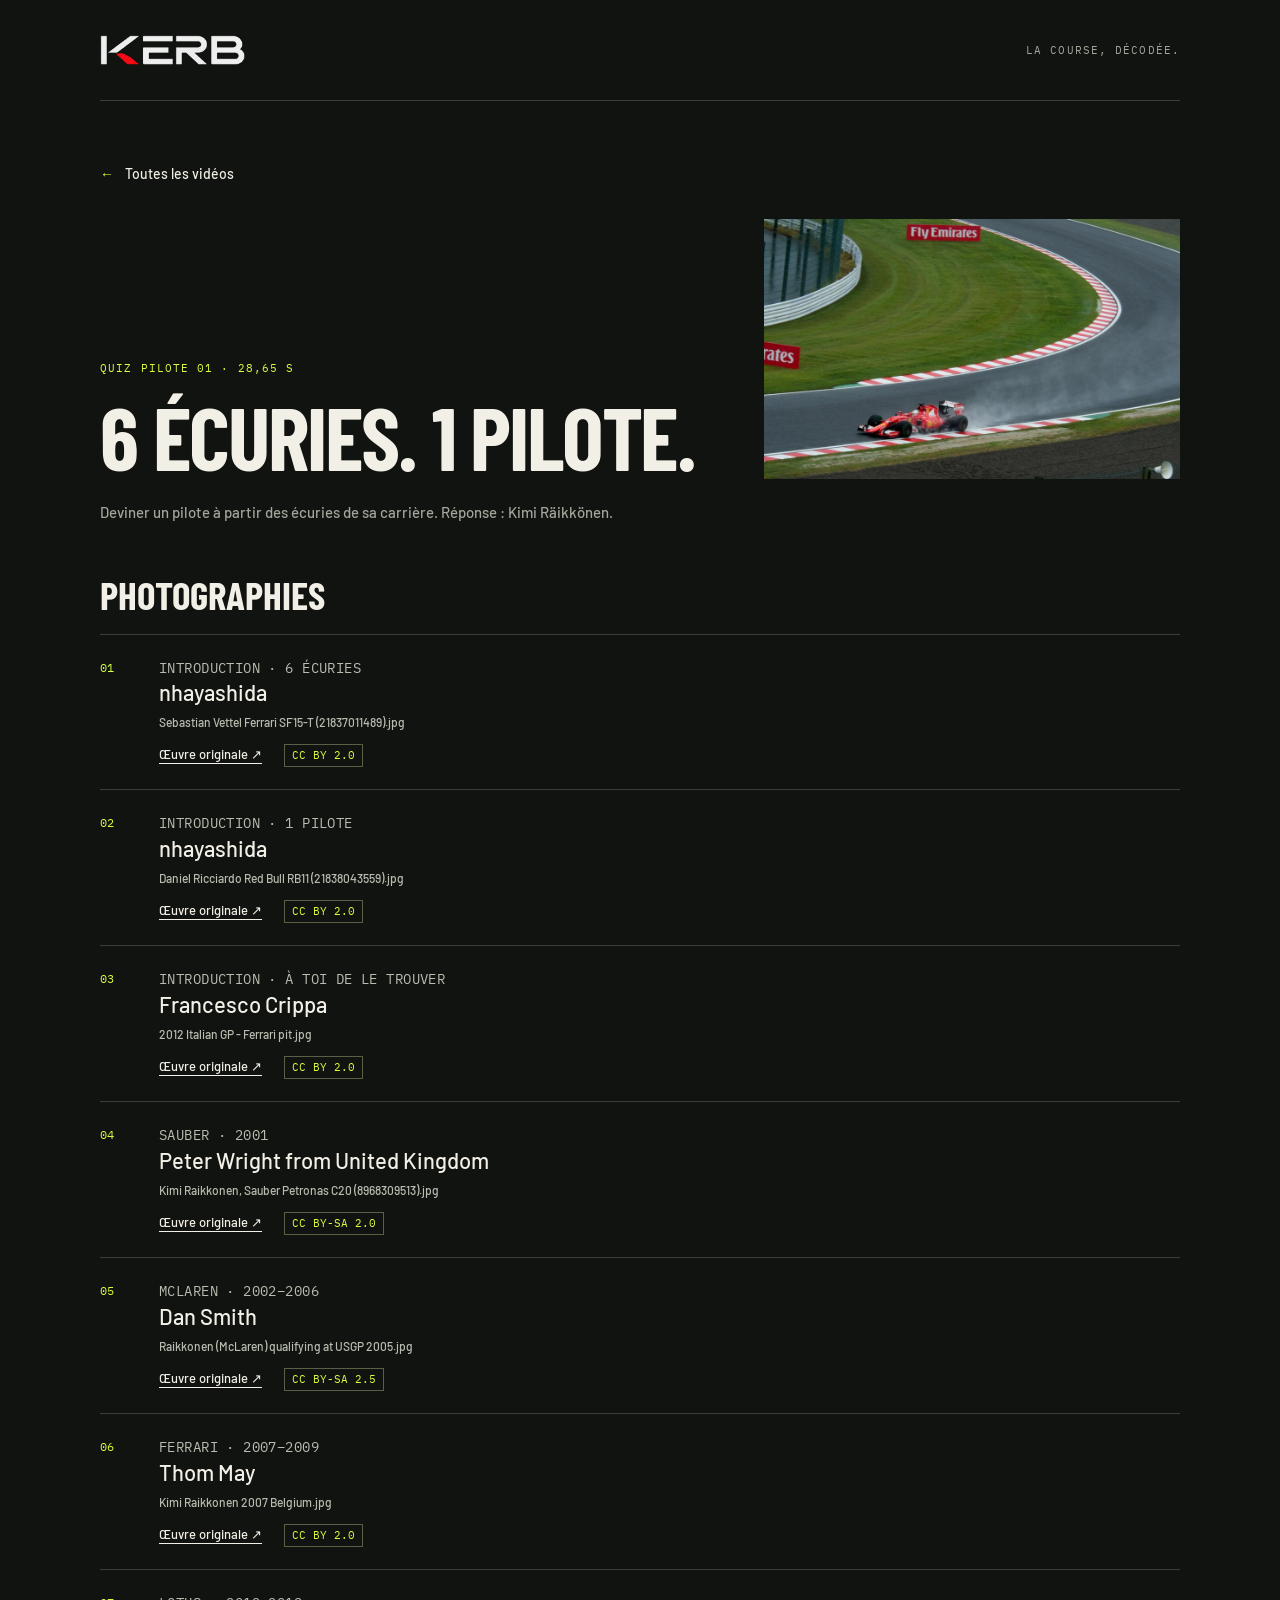
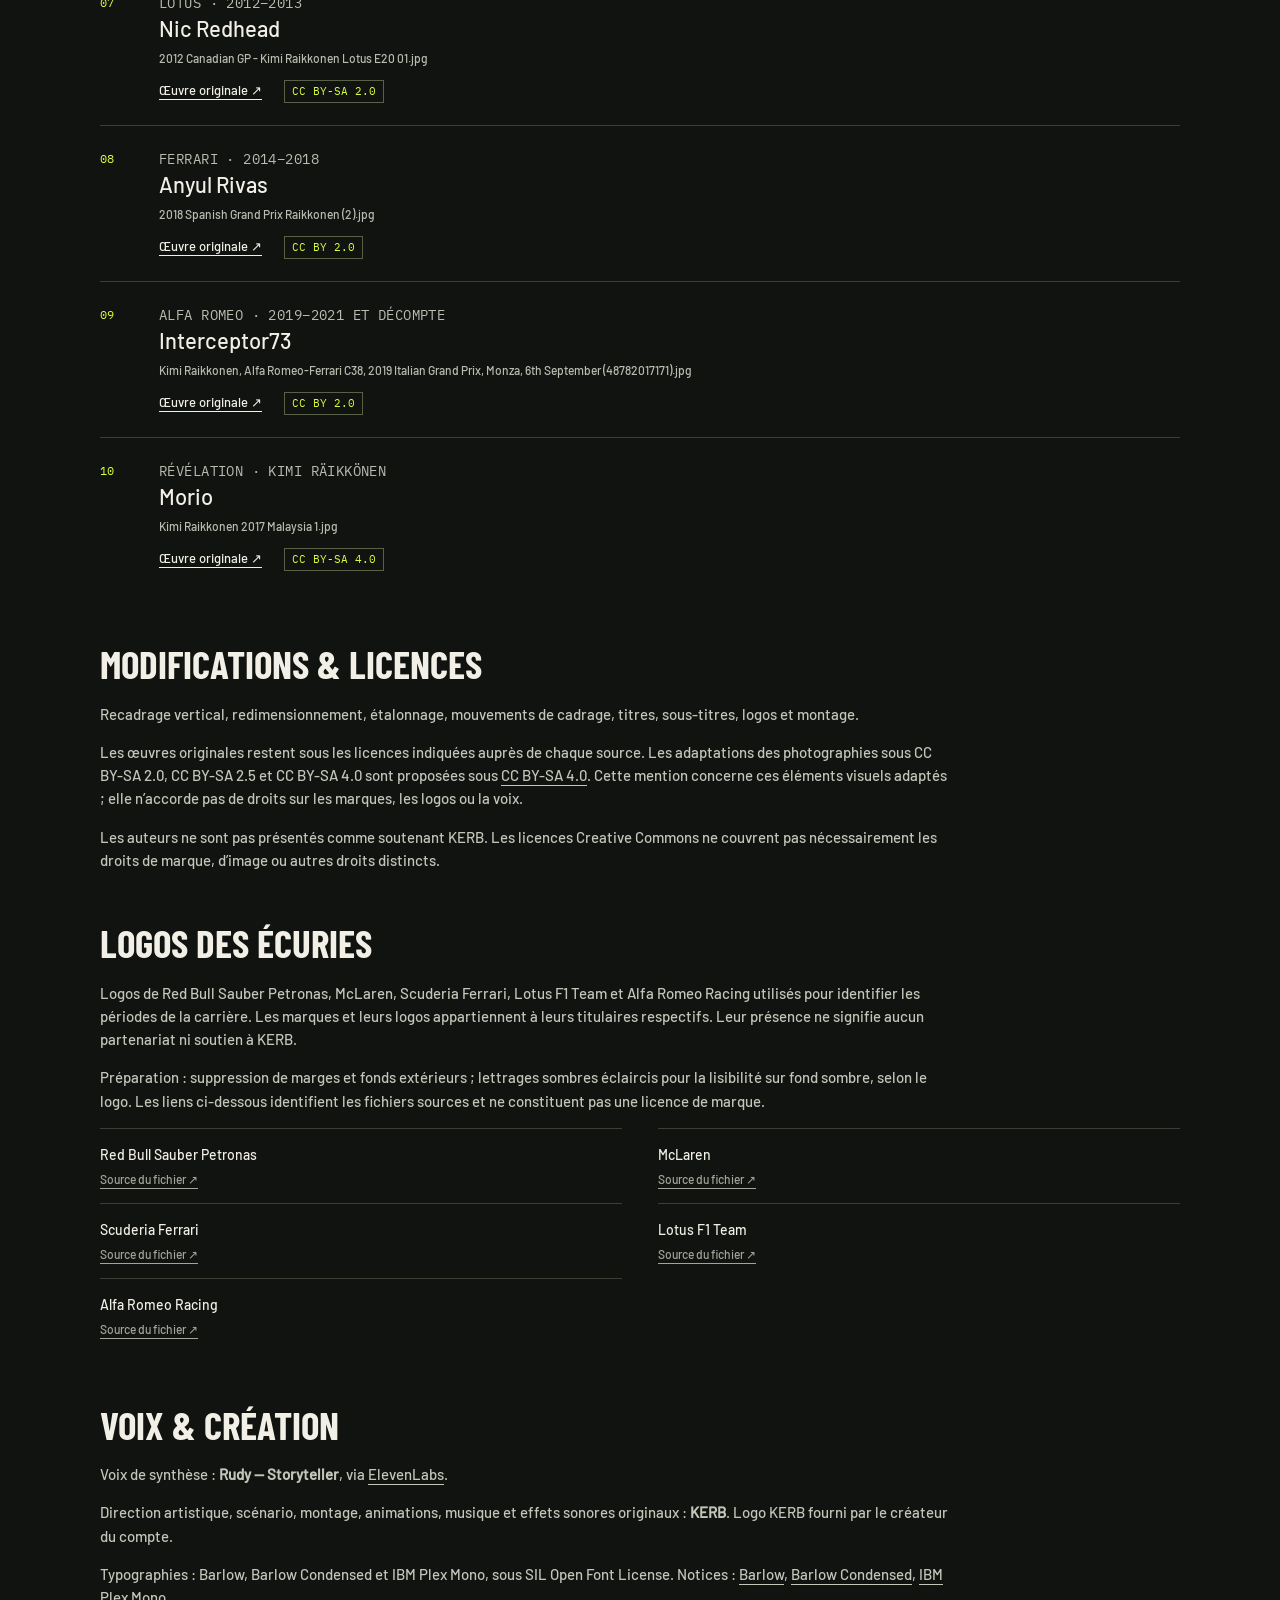
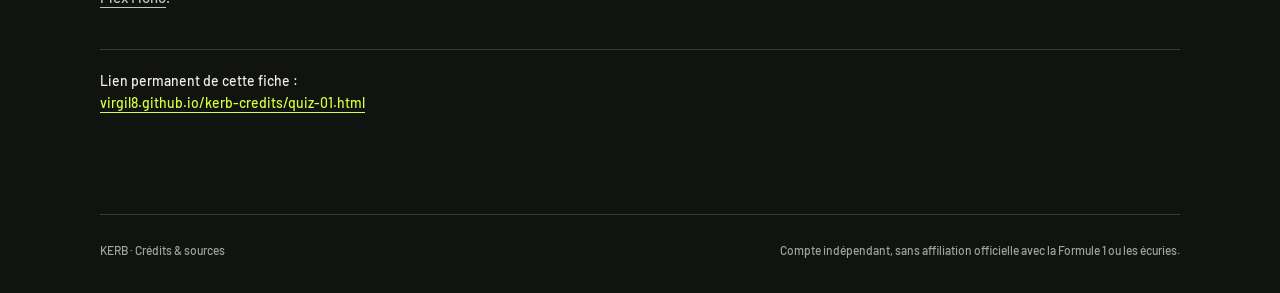
==== quiz-01.html @ 43f6aaf2 "Publier les fiches de crédits du quiz pilote et de l’undercut" ====
<!doctype html><html lang="fr"><head><meta charset="utf-8"><meta name="viewport" content="width=device-width,initial-scale=1"><meta name="theme-color" content="#111310"><meta name="description" content="Auteurs, sources et licences de la vidéo KERB 6 écuries. 1 pilote."><title>6 écuries. 1 pilote. — crédits · KERB</title><link rel="icon" href="kerb.png"><link rel="stylesheet" href="style.css"></head><body><a class="skip" href="#contenu">Aller au contenu</a><div class="wrap"><header><a href="index.html" aria-label="KERB — accueil des crédits"><img class="logo" src="kerb.png" width="452" height="94" alt="KERB"></a><div class="mono muted headerline">LA COURSE, DÉCODÉE.</div></header><main id="contenu"><a class="back" href="index.html"><span aria-hidden="true">←</span> Toutes les vidéos</a><div class="detailtop"><div><p class="eyebrow">Quiz pilote 01 · 28,65 s</p><h1>6 écuries. 1 pilote.</h1></div><figure aria-hidden="true"><img src="quiz.jpg" width="960" height="600" alt=""></figure></div><p class="detailsub">Deviner un pilote à partir des écuries de sa carrière. Réponse : Kimi Räikkönen.</p><section class="section"><h2>Photographies</h2><ol class="sources"><li class="source"><span class="num">01</span><div><p class="use">Introduction · 6 écuries</p><h3>nhayashida</h3><p class="original">Sebastian Vettel Ferrari SF15-T (21837011489).jpg</p><div class="links"><a href="https://commons.wikimedia.org/wiki/File:Sebastian_Vettel_Ferrari_SF15-T_(21837011489).jpg" target="_blank" rel="noopener">Œuvre originale ↗</a><a class="license" href="https://creativecommons.org/licenses/by/2.0/" target="_blank" rel="noopener">CC BY 2.0</a></div></div></li><li class="source"><span class="num">02</span><div><p class="use">Introduction · 1 pilote</p><h3>nhayashida</h3><p class="original">Daniel Ricciardo Red Bull RB11 (21838043559).jpg</p><div class="links"><a href="https://commons.wikimedia.org/wiki/File:Daniel_Ricciardo_Red_Bull_RB11_(21838043559).jpg" target="_blank" rel="noopener">Œuvre originale ↗</a><a class="license" href="https://creativecommons.org/licenses/by/2.0/" target="_blank" rel="noopener">CC BY 2.0</a></div></div></li><li class="source"><span class="num">03</span><div><p class="use">Introduction · À toi de le trouver</p><h3>Francesco Crippa</h3><p class="original">2012 Italian GP - Ferrari pit.jpg</p><div class="links"><a href="https://commons.wikimedia.org/wiki/File:2012_Italian_GP_-_Ferrari_pit.jpg" target="_blank" rel="noopener">Œuvre originale ↗</a><a class="license" href="https://creativecommons.org/licenses/by/2.0/" target="_blank" rel="noopener">CC BY 2.0</a></div></div></li><li class="source"><span class="num">04</span><div><p class="use">Sauber · 2001</p><h3>Peter Wright from United Kingdom</h3><p class="original">Kimi Raikkonen, Sauber Petronas C20 (8968309513).jpg</p><div class="links"><a href="https://commons.wikimedia.org/wiki/File:Kimi_Raikkonen,_Sauber_Petronas_C20_(8968309513).jpg" target="_blank" rel="noopener">Œuvre originale ↗</a><a class="license" href="https://creativecommons.org/licenses/by-sa/2.0" target="_blank" rel="noopener">CC BY-SA 2.0</a></div></div></li><li class="source"><span class="num">05</span><div><p class="use">McLaren · 2002–2006</p><h3>Dan Smith</h3><p class="original">Raikkonen (McLaren) qualifying at USGP 2005.jpg</p><div class="links"><a href="https://commons.wikimedia.org/wiki/File:Raikkonen_(McLaren)_qualifying_at_USGP_2005.jpg" target="_blank" rel="noopener">Œuvre originale ↗</a><a class="license" href="https://creativecommons.org/licenses/by-sa/2.5" target="_blank" rel="noopener">CC BY-SA 2.5</a></div></div></li><li class="source"><span class="num">06</span><div><p class="use">Ferrari · 2007–2009</p><h3>Thom May</h3><p class="original">Kimi Raikkonen 2007 Belgium.jpg</p><div class="links"><a href="https://commons.wikimedia.org/wiki/File:Kimi_Raikkonen_2007_Belgium.jpg" target="_blank" rel="noopener">Œuvre originale ↗</a><a class="license" href="https://creativecommons.org/licenses/by/2.0" target="_blank" rel="noopener">CC BY 2.0</a></div></div></li><li class="source"><span class="num">07</span><div><p class="use">Lotus · 2012–2013</p><h3>Nic Redhead</h3><p class="original">2012 Canadian GP - Kimi Raikkonen Lotus E20 01.jpg</p><div class="links"><a href="https://commons.wikimedia.org/wiki/File:2012_Canadian_GP_-_Kimi_Raikkonen_Lotus_E20_01.jpg" target="_blank" rel="noopener">Œuvre originale ↗</a><a class="license" href="https://creativecommons.org/licenses/by-sa/2.0" target="_blank" rel="noopener">CC BY-SA 2.0</a></div></div></li><li class="source"><span class="num">08</span><div><p class="use">Ferrari · 2014–2018</p><h3>Anyul Rivas</h3><p class="original">2018 Spanish Grand Prix Raikkonen (2).jpg</p><div class="links"><a href="https://commons.wikimedia.org/wiki/File:2018_Spanish_Grand_Prix_Raikkonen_(2).jpg" target="_blank" rel="noopener">Œuvre originale ↗</a><a class="license" href="https://creativecommons.org/licenses/by/2.0" target="_blank" rel="noopener">CC BY 2.0</a></div></div></li><li class="source"><span class="num">09</span><div><p class="use">Alfa Romeo · 2019–2021 et décompte</p><h3>Interceptor73</h3><p class="original">Kimi Raikkonen, Alfa Romeo-Ferrari C38, 2019 Italian Grand Prix, Monza, 6th September (48782017171).jpg</p><div class="links"><a href="https://commons.wikimedia.org/wiki/File:Kimi_Raikkonen,_Alfa_Romeo-Ferrari_C38,_2019_Italian_Grand_Prix,_Monza,_6th_September_(48782017171).jpg" target="_blank" rel="noopener">Œuvre originale ↗</a><a class="license" href="https://creativecommons.org/licenses/by/2.0" target="_blank" rel="noopener">CC BY 2.0</a></div></div></li><li class="source"><span class="num">10</span><div><p class="use">Révélation · Kimi Räikkönen</p><h3>Morio</h3><p class="original">Kimi Raikkonen 2017 Malaysia 1.jpg</p><div class="links"><a href="https://commons.wikimedia.org/wiki/File:Kimi_Raikkonen_2017_Malaysia_1.jpg" target="_blank" rel="noopener">Œuvre originale ↗</a><a class="license" href="https://creativecommons.org/licenses/by-sa/4.0/" target="_blank" rel="noopener">CC BY-SA 4.0</a></div></div></li></ol></section><section class="section"><h2>Modifications & licences</h2><div class="bodytext"><p>Recadrage vertical, redimensionnement, étalonnage, mouvements de cadrage, titres, sous-titres, logos et montage.</p><p>Les œuvres originales restent sous les licences indiquées auprès de chaque source. Les adaptations des photographies sous CC BY-SA 2.0, CC BY-SA 2.5 et CC BY-SA 4.0 sont proposées sous <a href="https://creativecommons.org/licenses/by-sa/4.0/deed.fr">CC BY-SA 4.0</a>. Cette mention concerne ces éléments visuels adaptés ; elle n’accorde pas de droits sur les marques, les logos ou la voix.</p><p>Les auteurs ne sont pas présentés comme soutenant KERB. Les licences Creative Commons ne couvrent pas nécessairement les droits de marque, d’image ou autres droits distincts.</p></div></section><section class="section"><h2>Logos des écuries</h2><div class="bodytext"><p>Logos de Red Bull Sauber Petronas, McLaren, Scuderia Ferrari, Lotus F1 Team et Alfa Romeo Racing utilisés pour identifier les périodes de la carrière. Les marques et leurs logos appartiennent à leurs titulaires respectifs. Leur présence ne signifie aucun partenariat ni soutien à KERB.</p><p>Préparation : suppression de marges et fonds extérieurs ; lettrages sombres éclaircis pour la lisibilité sur fond sombre, selon le logo. Les liens ci-dessous identifient les fichiers sources et ne constituent pas une licence de marque.</p></div><div class="logolist"><div>Red Bull Sauber Petronas<a href="https://freebiesupply.com/logos/red-bull-sauber-petronas-logo/" target="_blank" rel="noopener">Source du fichier ↗</a></div><div>McLaren<a href="https://logos-download.com/brands/mclaren-automotive" target="_blank" rel="noopener">Source du fichier ↗</a></div><div>Scuderia Ferrari<a href="https://seeklogo.com/vector-logo/53763/ferrari-emblem" target="_blank" rel="noopener">Source du fichier ↗</a></div><div>Lotus F1 Team<a href="https://worldvectorlogo.com/logo/lotus-f1-team-logo" target="_blank" rel="noopener">Source du fichier ↗</a></div><div>Alfa Romeo Racing<a href="https://teamcolorcodes.com/alfa-romeo-racing-color-codes/" target="_blank" rel="noopener">Source du fichier ↗</a></div></div></section><section class="section"><h2>Voix & création</h2><div class="bodytext"><p>Voix de synthèse : <strong>Rudy — Storyteller</strong>, via <a href="https://elevenlabs.io/">ElevenLabs</a>.</p><p>Direction artistique, scénario, montage, animations, musique et effets sonores originaux : <strong>KERB</strong>. Logo KERB fourni par le créateur du compte.</p><p>Typographies : Barlow, Barlow Condensed et IBM Plex Mono, sous SIL Open Font License. Notices : <a href="OFL-Barlow.txt">Barlow</a>, <a href="OFL-BarlowCondensed.txt">Barlow Condensed</a>, <a href="OFL-IBMPlexMono.txt">IBM Plex Mono</a>.</p></div></section><div class="permalink">Lien permanent de cette fiche :<br><a href="quiz-01.html">virgil8.github.io/kerb-credits/quiz-01.html</a></div></main><footer><div>KERB · Crédits & sources</div><div>Compte indépendant, sans affiliation officielle avec la Formule 1 ou les écuries.</div></footer></div></body></html>
---- style.css ----
@font-face{font-family:Title;src:url(title.ttf)}@font-face{font-family:Body;src:url(body.ttf)}@font-face{font-family:Mono;src:url(mono.ttf)}:root{--ink:#111310;--paper:#f1efe6;--acid:#d7ff3f;--muted:#a1a59a;--line:#3b3e35}*{box-sizing:border-box}html{scroll-behavior:smooth}body{margin:0;background:var(--ink);color:var(--paper);font:17px/1.55 Body,Arial,sans-serif}a{color:inherit;text-underline-offset:4px}a:hover{color:var(--acid)}a:focus-visible,summary:focus-visible{outline:2px solid var(--acid);outline-offset:6px}img{max-width:100%;display:block}.wrap{width:min(1080px,calc(100% - 56px));margin:auto}header{display:flex;align-items:center;justify-content:space-between;padding:35px 0;border-bottom:1px solid var(--line);gap:16px}.logo{width:145px;height:auto}.mono,.eyebrow{font:11px/1.5 Mono,monospace;text-transform:uppercase;letter-spacing:.1em}.muted{color:var(--muted)}.eyebrow{color:var(--acid);margin:0 0 18px}main{padding:58px 0 80px}h1,h2,h3{font-family:Title,Impact,sans-serif;font-weight:700;text-transform:uppercase;line-height:.96;margin:0}h1{font-size:clamp(58px,9vw,112px);letter-spacing:-.025em;max-width:850px}.acid{color:var(--acid)}.intro{max-width:600px;color:#c5c7bc;margin:26px 0 0;font-size:18px}.grid{display:grid;grid-template-columns:1fr 1fr;gap:30px;margin-top:48px}.card{min-width:0;border-bottom:1px solid var(--line);padding-bottom:23px}.visual{display:block;position:relative;aspect-ratio:1.6;overflow:hidden;text-decoration:none;background:#24271f}.visual:after{content:'';position:absolute;inset:0;background:linear-gradient(180deg,rgba(0,0,0,.08),rgba(0,0,0,.66))}.visual img{width:100%;height:100%;object-fit:cover;transition:transform .5s}.visual:hover img{transform:scale(1.035)}.visual span{position:absolute;z-index:1;bottom:22px;left:24px;font:64px/.9 Title;color:var(--paper)}.cardmeta{display:flex;justify-content:space-between;gap:10px;margin:19px 0 10px;color:var(--acid)}.card h2{font-size:40px;margin:10px 0 12px}.card h2 a{text-decoration:none}.card .credit{font-size:12px;color:var(--muted);margin:0 0 15px}.go{display:inline-flex;gap:24px;font-size:15px;text-decoration:none}.go b{color:var(--acid)}.note{border-top:1px solid var(--line);padding-top:24px;margin-top:50px;max-width:760px;color:var(--muted);font-size:14px}.back{display:inline-block;text-decoration:none;margin-bottom:34px;font-size:14px}.back span{color:var(--acid);margin-right:8px}.detailtop{display:grid;grid-template-columns:1.5fr 1fr;gap:40px;align-items:end}.detailtop h1{font-size:clamp(58px,7vw,88px)}.detailtop figure{margin:0;align-self:stretch}.detailtop img{height:100%;min-height:210px;max-height:260px;object-fit:cover;width:100%}.detailsub{margin-top:22px;color:var(--muted);font-size:15px}.section{margin-top:52px}.section h2{font-size:39px;margin-bottom:20px}.sources{list-style:none;padding:0;margin:0}.source{display:grid;grid-template-columns:45px 1fr;gap:14px;border-top:1px solid var(--line);padding:22px 0}.num{font:12px Mono;color:var(--acid);padding-top:3px}.use{color:var(--muted);font:11px/1.6 Mono;text-transform:uppercase;letter-spacing:.03em;margin:0 0 7px}.source h3{font:22px/1.2 Body;margin-bottom:8px;text-transform:none}.source p{margin:0;font-size:14px;color:#b9bdb0;overflow-wrap:anywhere}.source .original{font-size:12px;margin-top:7px}.source .links{display:flex;flex-wrap:wrap;gap:10px 22px;margin-top:12px;font-size:13px}.links a{color:var(--paper)}.license{border:1px solid #596046;padding:2px 7px;text-decoration:none;color:var(--acid)!important;font:11px/1.6 Mono}.bodytext{max-width:850px;font-size:15px;color:#c2c5b8}.bodytext p{margin:0 0 15px}.bodytext a{overflow-wrap:anywhere}.logolist{display:grid;grid-template-columns:1fr 1fr;gap:0 36px;margin-top:10px}.logolist div{border-top:1px solid var(--line);padding:15px 0;font-size:14px}.logolist a{display:block;color:var(--muted);font-size:12px;margin-top:4px}.permalink{padding:20px 0;border-top:1px solid var(--line);margin-top:40px;font-size:14px}.permalink a{color:var(--acid);overflow-wrap:anywhere}footer{border-top:1px solid var(--line);padding:26px 0 34px;display:flex;justify-content:space-between;gap:20px;color:var(--muted);font-size:12px}footer a{color:var(--muted)}.skip{position:absolute;left:-9999px}.skip:focus{position:fixed;left:12px;top:12px;background:var(--acid);color:var(--ink);padding:10px;z-index:10}@media(max-width:650px){.wrap{width:calc(100% - 40px)}header{padding:25px 0}.logo{width:120px}.headerline{font-size:9px;letter-spacing:.02em;text-align:right;max-width:140px}main{padding:40px 0 54px}h1{font-size:64px}.intro{font-size:16px;margin-top:22px}.grid{grid-template-columns:1fr;gap:34px;margin-top:35px}.visual span{font-size:64px}.card h2{font-size:38px}.cardmeta{font-size:10px}.detailtop{grid-template-columns:1fr;gap:24px}.detailtop h1{font-size:66px}.detailtop figure{display:none}.detailsub{font-size:14px}.section{margin-top:38px}.section h2{font-size:34px}.source{grid-template-columns:28px 1fr;gap:7px;padding:20px 0}.source h3{font-size:20px}.logolist{grid-template-columns:1fr}footer{display:block}footer>div+div{margin-top:12px}}@media(prefers-reduced-motion:reduce){html{scroll-behavior:auto}.visual img{transition:none}}
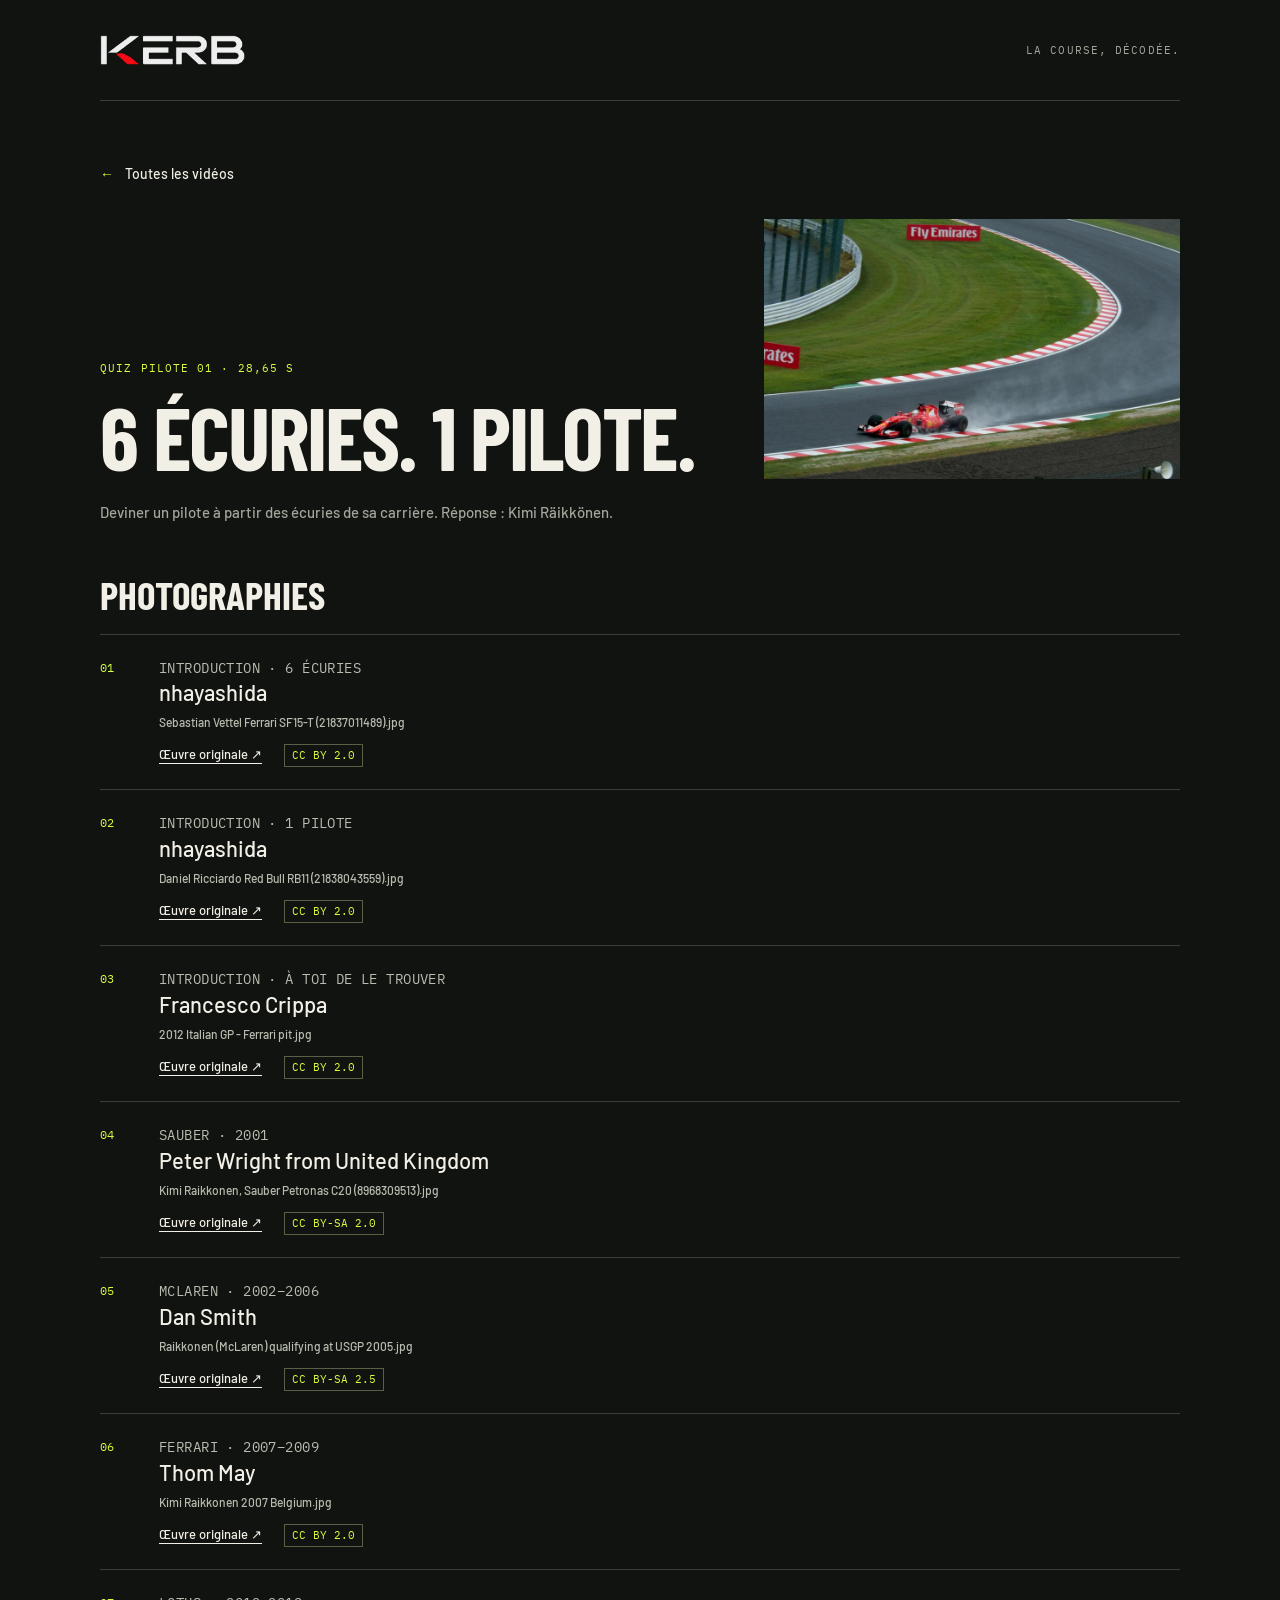
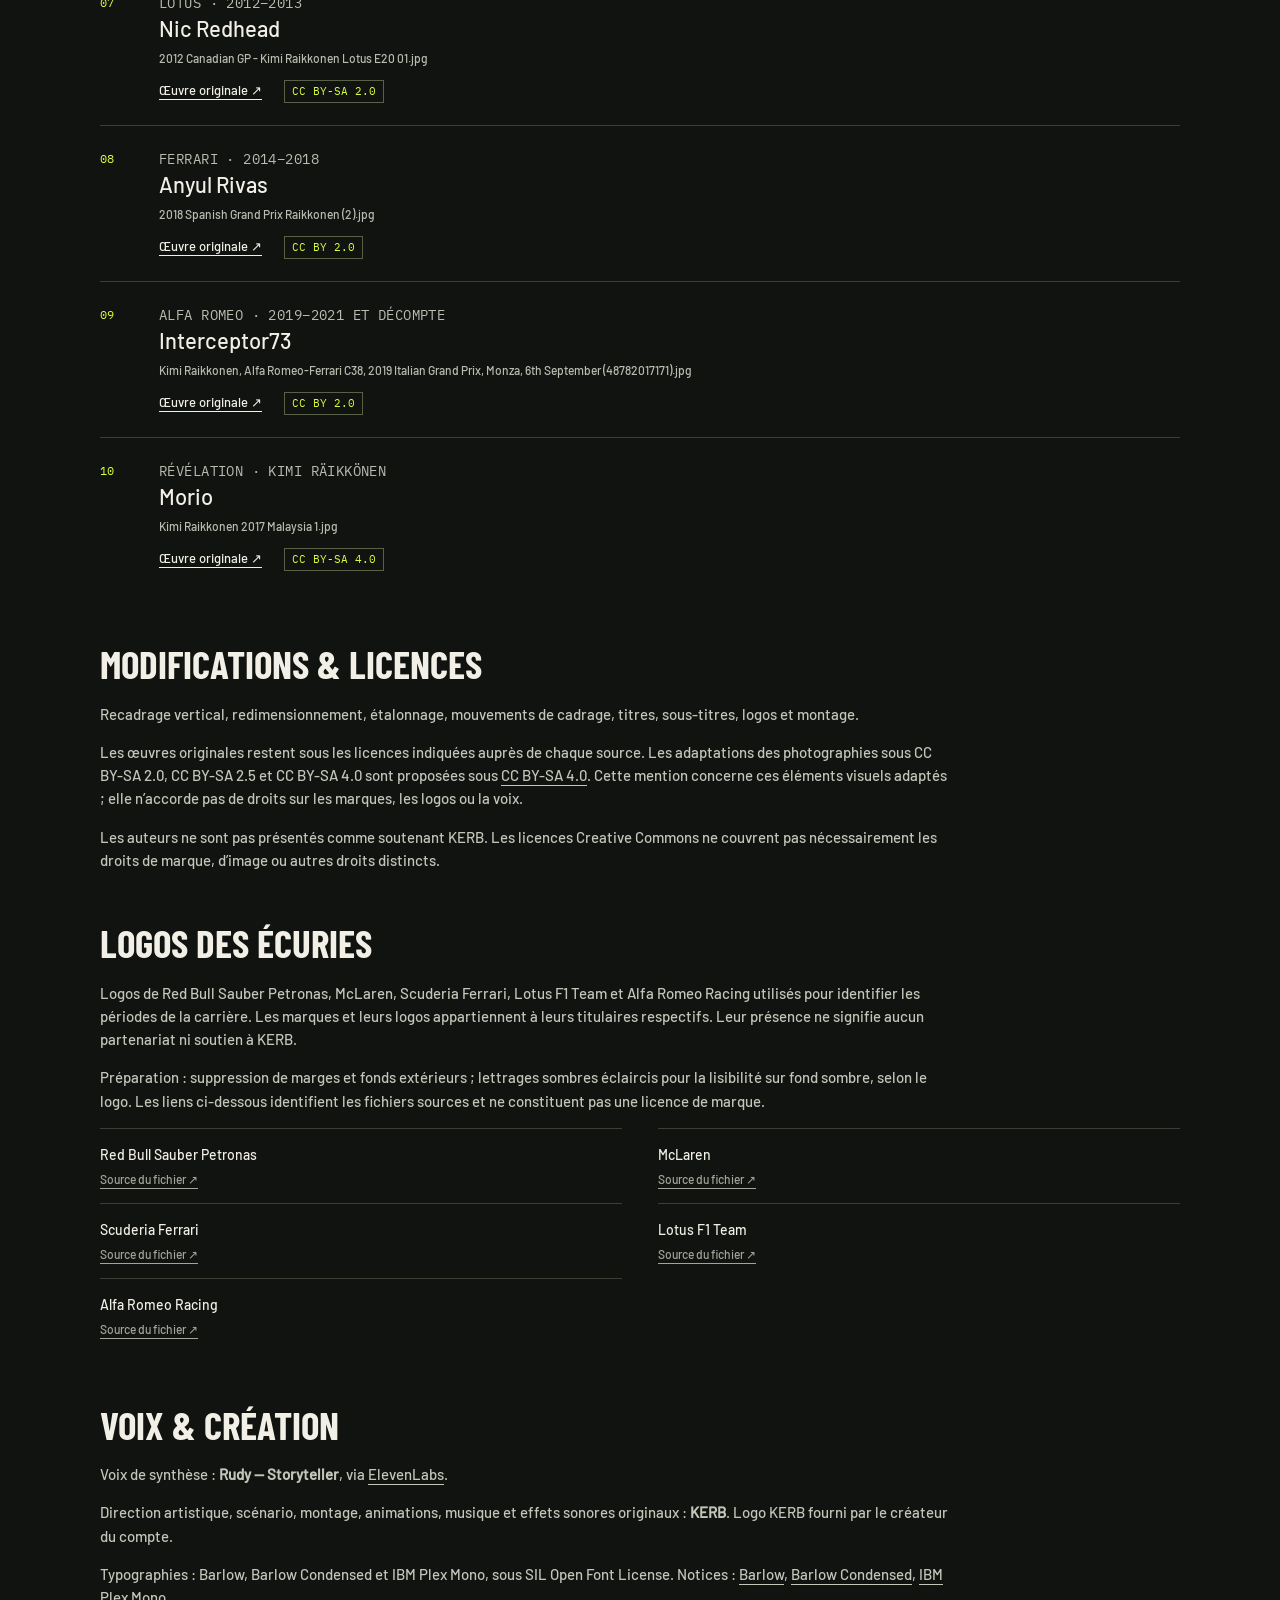
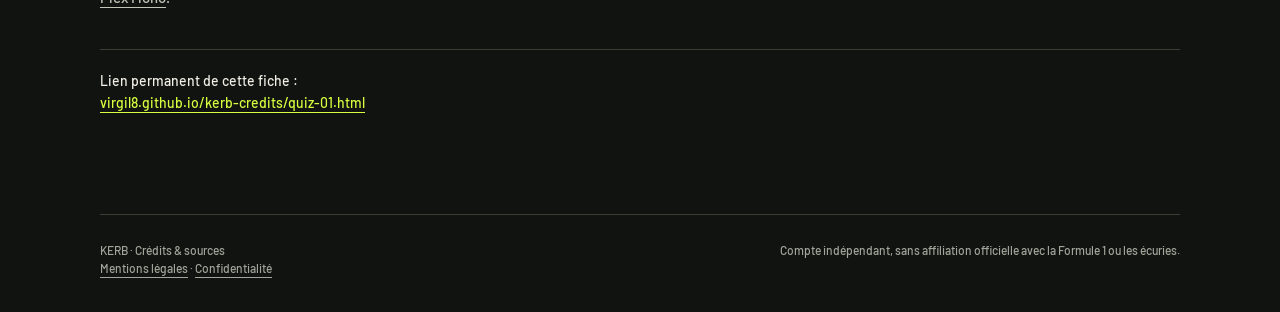
==== commit 31a176e5: "Ajouter les mentions légales et les liens de confidentialité" ====
--- a/quiz-01.html
+++ b/quiz-01.html
@@ -1 +1 @@
-<!doctype html><html lang="fr"><head><meta charset="utf-8"><meta name="viewport" content="width=device-width,initial-scale=1"><meta name="theme-color" content="#111310"><meta name="description" content="Auteurs, sources et licences de la vidéo KERB 6 écuries. 1 pilote."><title>6 écuries. 1 pilote. — crédits · KERB</title><link rel="icon" href="kerb.png"><link rel="stylesheet" href="style.css"></head><body><a class="skip" href="#contenu">Aller au contenu</a><div class="wrap"><header><a href="index.html" aria-label="KERB — accueil des crédits"><img class="logo" src="kerb.png" width="452" height="94" alt="KERB"></a><div class="mono muted headerline">LA COURSE, DÉCODÉE.</div></header><main id="contenu"><a class="back" href="index.html"><span aria-hidden="true">←</span> Toutes les vidéos</a><div class="detailtop"><div><p class="eyebrow">Quiz pilote 01 · 28,65 s</p><h1>6 écuries. 1 pilote.</h1></div><figure aria-hidden="true"><img src="quiz.jpg" width="960" height="600" alt=""></figure></div><p class="detailsub">Deviner un pilote à partir des écuries de sa carrière. Réponse : Kimi Räikkönen.</p><section class="section"><h2>Photographies</h2><ol class="sources"><li class="source"><span class="num">01</span><div><p class="use">Introduction · 6 écuries</p><h3>nhayashida</h3><p class="original">Sebastian Vettel Ferrari SF15-T (21837011489).jpg</p><div class="links"><a href="https://commons.wikimedia.org/wiki/File:Sebastian_Vettel_Ferrari_SF15-T_(21837011489).jpg" target="_blank" rel="noopener">Œuvre originale ↗</a><a class="license" href="https://creativecommons.org/licenses/by/2.0/" target="_blank" rel="noopener">CC BY 2.0</a></div></div></li><li class="source"><span class="num">02</span><div><p class="use">Introduction · 1 pilote</p><h3>nhayashida</h3><p class="original">Daniel Ricciardo Red Bull RB11 (21838043559).jpg</p><div class="links"><a href="https://commons.wikimedia.org/wiki/File:Daniel_Ricciardo_Red_Bull_RB11_(21838043559).jpg" target="_blank" rel="noopener">Œuvre originale ↗</a><a class="license" href="https://creativecommons.org/licenses/by/2.0/" target="_blank" rel="noopener">CC BY 2.0</a></div></div></li><li class="source"><span class="num">03</span><div><p class="use">Introduction · À toi de le trouver</p><h3>Francesco Crippa</h3><p class="original">2012 Italian GP - Ferrari pit.jpg</p><div class="links"><a href="https://commons.wikimedia.org/wiki/File:2012_Italian_GP_-_Ferrari_pit.jpg" target="_blank" rel="noopener">Œuvre originale ↗</a><a class="license" href="https://creativecommons.org/licenses/by/2.0/" target="_blank" rel="noopener">CC BY 2.0</a></div></div></li><li class="source"><span class="num">04</span><div><p class="use">Sauber · 2001</p><h3>Peter Wright from United Kingdom</h3><p class="original">Kimi Raikkonen, Sauber Petronas C20 (8968309513).jpg</p><div class="links"><a href="https://commons.wikimedia.org/wiki/File:Kimi_Raikkonen,_Sauber_Petronas_C20_(8968309513).jpg" target="_blank" rel="noopener">Œuvre originale ↗</a><a class="license" href="https://creativecommons.org/licenses/by-sa/2.0" target="_blank" rel="noopener">CC BY-SA 2.0</a></div></div></li><li class="source"><span class="num">05</span><div><p class="use">McLaren · 2002–2006</p><h3>Dan Smith</h3><p class="original">Raikkonen (McLaren) qualifying at USGP 2005.jpg</p><div class="links"><a href="https://commons.wikimedia.org/wiki/File:Raikkonen_(McLaren)_qualifying_at_USGP_2005.jpg" target="_blank" rel="noopener">Œuvre originale ↗</a><a class="license" href="https://creativecommons.org/licenses/by-sa/2.5" target="_blank" rel="noopener">CC BY-SA 2.5</a></div></div></li><li class="source"><span class="num">06</span><div><p class="use">Ferrari · 2007–2009</p><h3>Thom May</h3><p class="original">Kimi Raikkonen 2007 Belgium.jpg</p><div class="links"><a href="https://commons.wikimedia.org/wiki/File:Kimi_Raikkonen_2007_Belgium.jpg" target="_blank" rel="noopener">Œuvre originale ↗</a><a class="license" href="https://creativecommons.org/licenses/by/2.0" target="_blank" rel="noopener">CC BY 2.0</a></div></div></li><li class="source"><span class="num">07</span><div><p class="use">Lotus · 2012–2013</p><h3>Nic Redhead</h3><p class="original">2012 Canadian GP - Kimi Raikkonen Lotus E20 01.jpg</p><div class="links"><a href="https://commons.wikimedia.org/wiki/File:2012_Canadian_GP_-_Kimi_Raikkonen_Lotus_E20_01.jpg" target="_blank" rel="noopener">Œuvre originale ↗</a><a class="license" href="https://creativecommons.org/licenses/by-sa/2.0" target="_blank" rel="noopener">CC BY-SA 2.0</a></div></div></li><li class="source"><span class="num">08</span><div><p class="use">Ferrari · 2014–2018</p><h3>Anyul Rivas</h3><p class="original">2018 Spanish Grand Prix Raikkonen (2).jpg</p><div class="links"><a href="https://commons.wikimedia.org/wiki/File:2018_Spanish_Grand_Prix_Raikkonen_(2).jpg" target="_blank" rel="noopener">Œuvre originale ↗</a><a class="license" href="https://creativecommons.org/licenses/by/2.0" target="_blank" rel="noopener">CC BY 2.0</a></div></div></li><li class="source"><span class="num">09</span><div><p class="use">Alfa Romeo · 2019–2021 et décompte</p><h3>Interceptor73</h3><p class="original">Kimi Raikkonen, Alfa Romeo-Ferrari C38, 2019 Italian Grand Prix, Monza, 6th September (48782017171).jpg</p><div class="links"><a href="https://commons.wikimedia.org/wiki/File:Kimi_Raikkonen,_Alfa_Romeo-Ferrari_C38,_2019_Italian_Grand_Prix,_Monza,_6th_September_(48782017171).jpg" target="_blank" rel="noopener">Œuvre originale ↗</a><a class="license" href="https://creativecommons.org/licenses/by/2.0" target="_blank" rel="noopener">CC BY 2.0</a></div></div></li><li class="source"><span class="num">10</span><div><p class="use">Révélation · Kimi Räikkönen</p><h3>Morio</h3><p class="original">Kimi Raikkonen 2017 Malaysia 1.jpg</p><div class="links"><a href="https://commons.wikimedia.org/wiki/File:Kimi_Raikkonen_2017_Malaysia_1.jpg" target="_blank" rel="noopener">Œuvre originale ↗</a><a class="license" href="https://creativecommons.org/licenses/by-sa/4.0/" target="_blank" rel="noopener">CC BY-SA 4.0</a></div></div></li></ol></section><section class="section"><h2>Modifications & licences</h2><div class="bodytext"><p>Recadrage vertical, redimensionnement, étalonnage, mouvements de cadrage, titres, sous-titres, logos et montage.</p><p>Les œuvres originales restent sous les licences indiquées auprès de chaque source. Les adaptations des photographies sous CC BY-SA 2.0, CC BY-SA 2.5 et CC BY-SA 4.0 sont proposées sous <a href="https://creativecommons.org/licenses/by-sa/4.0/deed.fr">CC BY-SA 4.0</a>. Cette mention concerne ces éléments visuels adaptés ; elle n’accorde pas de droits sur les marques, les logos ou la voix.</p><p>Les auteurs ne sont pas présentés comme soutenant KERB. Les licences Creative Commons ne couvrent pas nécessairement les droits de marque, d’image ou autres droits distincts.</p></div></section><section class="section"><h2>Logos des écuries</h2><div class="bodytext"><p>Logos de Red Bull Sauber Petronas, McLaren, Scuderia Ferrari, Lotus F1 Team et Alfa Romeo Racing utilisés pour identifier les périodes de la carrière. Les marques et leurs logos appartiennent à leurs titulaires respectifs. Leur présence ne signifie aucun partenariat ni soutien à KERB.</p><p>Préparation : suppression de marges et fonds extérieurs ; lettrages sombres éclaircis pour la lisibilité sur fond sombre, selon le logo. Les liens ci-dessous identifient les fichiers sources et ne constituent pas une licence de marque.</p></div><div class="logolist"><div>Red Bull Sauber Petronas<a href="https://freebiesupply.com/logos/red-bull-sauber-petronas-logo/" target="_blank" rel="noopener">Source du fichier ↗</a></div><div>McLaren<a href="https://logos-download.com/brands/mclaren-automotive" target="_blank" rel="noopener">Source du fichier ↗</a></div><div>Scuderia Ferrari<a href="https://seeklogo.com/vector-logo/53763/ferrari-emblem" target="_blank" rel="noopener">Source du fichier ↗</a></div><div>Lotus F1 Team<a href="https://worldvectorlogo.com/logo/lotus-f1-team-logo" target="_blank" rel="noopener">Source du fichier ↗</a></div><div>Alfa Romeo Racing<a href="https://teamcolorcodes.com/alfa-romeo-racing-color-codes/" target="_blank" rel="noopener">Source du fichier ↗</a></div></div></section><section class="section"><h2>Voix & création</h2><div class="bodytext"><p>Voix de synthèse : <strong>Rudy — Storyteller</strong>, via <a href="https://elevenlabs.io/">ElevenLabs</a>.</p><p>Direction artistique, scénario, montage, animations, musique et effets sonores originaux : <strong>KERB</strong>. Logo KERB fourni par le créateur du compte.</p><p>Typographies : Barlow, Barlow Condensed et IBM Plex Mono, sous SIL Open Font License. Notices : <a href="OFL-Barlow.txt">Barlow</a>, <a href="OFL-BarlowCondensed.txt">Barlow Condensed</a>, <a href="OFL-IBMPlexMono.txt">IBM Plex Mono</a>.</p></div></section><div class="permalink">Lien permanent de cette fiche :<br><a href="quiz-01.html">virgil8.github.io/kerb-credits/quiz-01.html</a></div></main><footer><div>KERB · Crédits & sources</div><div>Compte indépendant, sans affiliation officielle avec la Formule 1 ou les écuries.</div></footer></div></body></html>+<!doctype html><html lang="fr"><head><meta charset="utf-8"><meta name="viewport" content="width=device-width,initial-scale=1"><meta name="theme-color" content="#111310"><meta name="description" content="Auteurs, sources et licences de la vidéo KERB 6 écuries. 1 pilote."><title>6 écuries. 1 pilote. — crédits · KERB</title><link rel="icon" href="kerb.png"><link rel="stylesheet" href="style.css"></head><body><a class="skip" href="#contenu">Aller au contenu</a><div class="wrap"><header><a href="index.html" aria-label="KERB — accueil des crédits"><img class="logo" src="kerb.png" width="452" height="94" alt="KERB"></a><div class="mono muted headerline">LA COURSE, DÉCODÉE.</div></header><main id="contenu"><a class="back" href="index.html"><span aria-hidden="true">←</span> Toutes les vidéos</a><div class="detailtop"><div><p class="eyebrow">Quiz pilote 01 · 28,65 s</p><h1>6 écuries. 1 pilote.</h1></div><figure aria-hidden="true"><img src="quiz.jpg" width="960" height="600" alt=""></figure></div><p class="detailsub">Deviner un pilote à partir des écuries de sa carrière. Réponse : Kimi Räikkönen.</p><section class="section"><h2>Photographies</h2><ol class="sources"><li class="source"><span class="num">01</span><div><p class="use">Introduction · 6 écuries</p><h3>nhayashida</h3><p class="original">Sebastian Vettel Ferrari SF15-T (21837011489).jpg</p><div class="links"><a href="https://commons.wikimedia.org/wiki/File:Sebastian_Vettel_Ferrari_SF15-T_(21837011489).jpg" target="_blank" rel="noopener">Œuvre originale ↗</a><a class="license" href="https://creativecommons.org/licenses/by/2.0/" target="_blank" rel="noopener">CC BY 2.0</a></div></div></li><li class="source"><span class="num">02</span><div><p class="use">Introduction · 1 pilote</p><h3>nhayashida</h3><p class="original">Daniel Ricciardo Red Bull RB11 (21838043559).jpg</p><div class="links"><a href="https://commons.wikimedia.org/wiki/File:Daniel_Ricciardo_Red_Bull_RB11_(21838043559).jpg" target="_blank" rel="noopener">Œuvre originale ↗</a><a class="license" href="https://creativecommons.org/licenses/by/2.0/" target="_blank" rel="noopener">CC BY 2.0</a></div></div></li><li class="source"><span class="num">03</span><div><p class="use">Introduction · À toi de le trouver</p><h3>Francesco Crippa</h3><p class="original">2012 Italian GP - Ferrari pit.jpg</p><div class="links"><a href="https://commons.wikimedia.org/wiki/File:2012_Italian_GP_-_Ferrari_pit.jpg" target="_blank" rel="noopener">Œuvre originale ↗</a><a class="license" href="https://creativecommons.org/licenses/by/2.0/" target="_blank" rel="noopener">CC BY 2.0</a></div></div></li><li class="source"><span class="num">04</span><div><p class="use">Sauber · 2001</p><h3>Peter Wright from United Kingdom</h3><p class="original">Kimi Raikkonen, Sauber Petronas C20 (8968309513).jpg</p><div class="links"><a href="https://commons.wikimedia.org/wiki/File:Kimi_Raikkonen,_Sauber_Petronas_C20_(8968309513).jpg" target="_blank" rel="noopener">Œuvre originale ↗</a><a class="license" href="https://creativecommons.org/licenses/by-sa/2.0" target="_blank" rel="noopener">CC BY-SA 2.0</a></div></div></li><li class="source"><span class="num">05</span><div><p class="use">McLaren · 2002–2006</p><h3>Dan Smith</h3><p class="original">Raikkonen (McLaren) qualifying at USGP 2005.jpg</p><div class="links"><a href="https://commons.wikimedia.org/wiki/File:Raikkonen_(McLaren)_qualifying_at_USGP_2005.jpg" target="_blank" rel="noopener">Œuvre originale ↗</a><a class="license" href="https://creativecommons.org/licenses/by-sa/2.5" target="_blank" rel="noopener">CC BY-SA 2.5</a></div></div></li><li class="source"><span class="num">06</span><div><p class="use">Ferrari · 2007–2009</p><h3>Thom May</h3><p class="original">Kimi Raikkonen 2007 Belgium.jpg</p><div class="links"><a href="https://commons.wikimedia.org/wiki/File:Kimi_Raikkonen_2007_Belgium.jpg" target="_blank" rel="noopener">Œuvre originale ↗</a><a class="license" href="https://creativecommons.org/licenses/by/2.0" target="_blank" rel="noopener">CC BY 2.0</a></div></div></li><li class="source"><span class="num">07</span><div><p class="use">Lotus · 2012–2013</p><h3>Nic Redhead</h3><p class="original">2012 Canadian GP - Kimi Raikkonen Lotus E20 01.jpg</p><div class="links"><a href="https://commons.wikimedia.org/wiki/File:2012_Canadian_GP_-_Kimi_Raikkonen_Lotus_E20_01.jpg" target="_blank" rel="noopener">Œuvre originale ↗</a><a class="license" href="https://creativecommons.org/licenses/by-sa/2.0" target="_blank" rel="noopener">CC BY-SA 2.0</a></div></div></li><li class="source"><span class="num">08</span><div><p class="use">Ferrari · 2014–2018</p><h3>Anyul Rivas</h3><p class="original">2018 Spanish Grand Prix Raikkonen (2).jpg</p><div class="links"><a href="https://commons.wikimedia.org/wiki/File:2018_Spanish_Grand_Prix_Raikkonen_(2).jpg" target="_blank" rel="noopener">Œuvre originale ↗</a><a class="license" href="https://creativecommons.org/licenses/by/2.0" target="_blank" rel="noopener">CC BY 2.0</a></div></div></li><li class="source"><span class="num">09</span><div><p class="use">Alfa Romeo · 2019–2021 et décompte</p><h3>Interceptor73</h3><p class="original">Kimi Raikkonen, Alfa Romeo-Ferrari C38, 2019 Italian Grand Prix, Monza, 6th September (48782017171).jpg</p><div class="links"><a href="https://commons.wikimedia.org/wiki/File:Kimi_Raikkonen,_Alfa_Romeo-Ferrari_C38,_2019_Italian_Grand_Prix,_Monza,_6th_September_(48782017171).jpg" target="_blank" rel="noopener">Œuvre originale ↗</a><a class="license" href="https://creativecommons.org/licenses/by/2.0" target="_blank" rel="noopener">CC BY 2.0</a></div></div></li><li class="source"><span class="num">10</span><div><p class="use">Révélation · Kimi Räikkönen</p><h3>Morio</h3><p class="original">Kimi Raikkonen 2017 Malaysia 1.jpg</p><div class="links"><a href="https://commons.wikimedia.org/wiki/File:Kimi_Raikkonen_2017_Malaysia_1.jpg" target="_blank" rel="noopener">Œuvre originale ↗</a><a class="license" href="https://creativecommons.org/licenses/by-sa/4.0/" target="_blank" rel="noopener">CC BY-SA 4.0</a></div></div></li></ol></section><section class="section"><h2>Modifications & licences</h2><div class="bodytext"><p>Recadrage vertical, redimensionnement, étalonnage, mouvements de cadrage, titres, sous-titres, logos et montage.</p><p>Les œuvres originales restent sous les licences indiquées auprès de chaque source. Les adaptations des photographies sous CC BY-SA 2.0, CC BY-SA 2.5 et CC BY-SA 4.0 sont proposées sous <a href="https://creativecommons.org/licenses/by-sa/4.0/deed.fr">CC BY-SA 4.0</a>. Cette mention concerne ces éléments visuels adaptés ; elle n’accorde pas de droits sur les marques, les logos ou la voix.</p><p>Les auteurs ne sont pas présentés comme soutenant KERB. Les licences Creative Commons ne couvrent pas nécessairement les droits de marque, d’image ou autres droits distincts.</p></div></section><section class="section"><h2>Logos des écuries</h2><div class="bodytext"><p>Logos de Red Bull Sauber Petronas, McLaren, Scuderia Ferrari, Lotus F1 Team et Alfa Romeo Racing utilisés pour identifier les périodes de la carrière. Les marques et leurs logos appartiennent à leurs titulaires respectifs. Leur présence ne signifie aucun partenariat ni soutien à KERB.</p><p>Préparation : suppression de marges et fonds extérieurs ; lettrages sombres éclaircis pour la lisibilité sur fond sombre, selon le logo. Les liens ci-dessous identifient les fichiers sources et ne constituent pas une licence de marque.</p></div><div class="logolist"><div>Red Bull Sauber Petronas<a href="https://freebiesupply.com/logos/red-bull-sauber-petronas-logo/" target="_blank" rel="noopener">Source du fichier ↗</a></div><div>McLaren<a href="https://logos-download.com/brands/mclaren-automotive" target="_blank" rel="noopener">Source du fichier ↗</a></div><div>Scuderia Ferrari<a href="https://seeklogo.com/vector-logo/53763/ferrari-emblem" target="_blank" rel="noopener">Source du fichier ↗</a></div><div>Lotus F1 Team<a href="https://worldvectorlogo.com/logo/lotus-f1-team-logo" target="_blank" rel="noopener">Source du fichier ↗</a></div><div>Alfa Romeo Racing<a href="https://teamcolorcodes.com/alfa-romeo-racing-color-codes/" target="_blank" rel="noopener">Source du fichier ↗</a></div></div></section><section class="section"><h2>Voix & création</h2><div class="bodytext"><p>Voix de synthèse : <strong>Rudy — Storyteller</strong>, via <a href="https://elevenlabs.io/">ElevenLabs</a>.</p><p>Direction artistique, scénario, montage, animations, musique et effets sonores originaux : <strong>KERB</strong>. Logo KERB fourni par le créateur du compte.</p><p>Typographies : Barlow, Barlow Condensed et IBM Plex Mono, sous SIL Open Font License. Notices : <a href="OFL-Barlow.txt">Barlow</a>, <a href="OFL-BarlowCondensed.txt">Barlow Condensed</a>, <a href="OFL-IBMPlexMono.txt">IBM Plex Mono</a>.</p></div></section><div class="permalink">Lien permanent de cette fiche :<br><a href="quiz-01.html">virgil8.github.io/kerb-credits/quiz-01.html</a></div></main><footer><div>KERB · Crédits & sources<br><a href="mentions-legales.html">Mentions légales</a> · <a href="mentions-legales.html#donnees">Confidentialité</a></div><div>Compte indépendant, sans affiliation officielle avec la Formule 1 ou les écuries.</div></footer></div></body></html>
